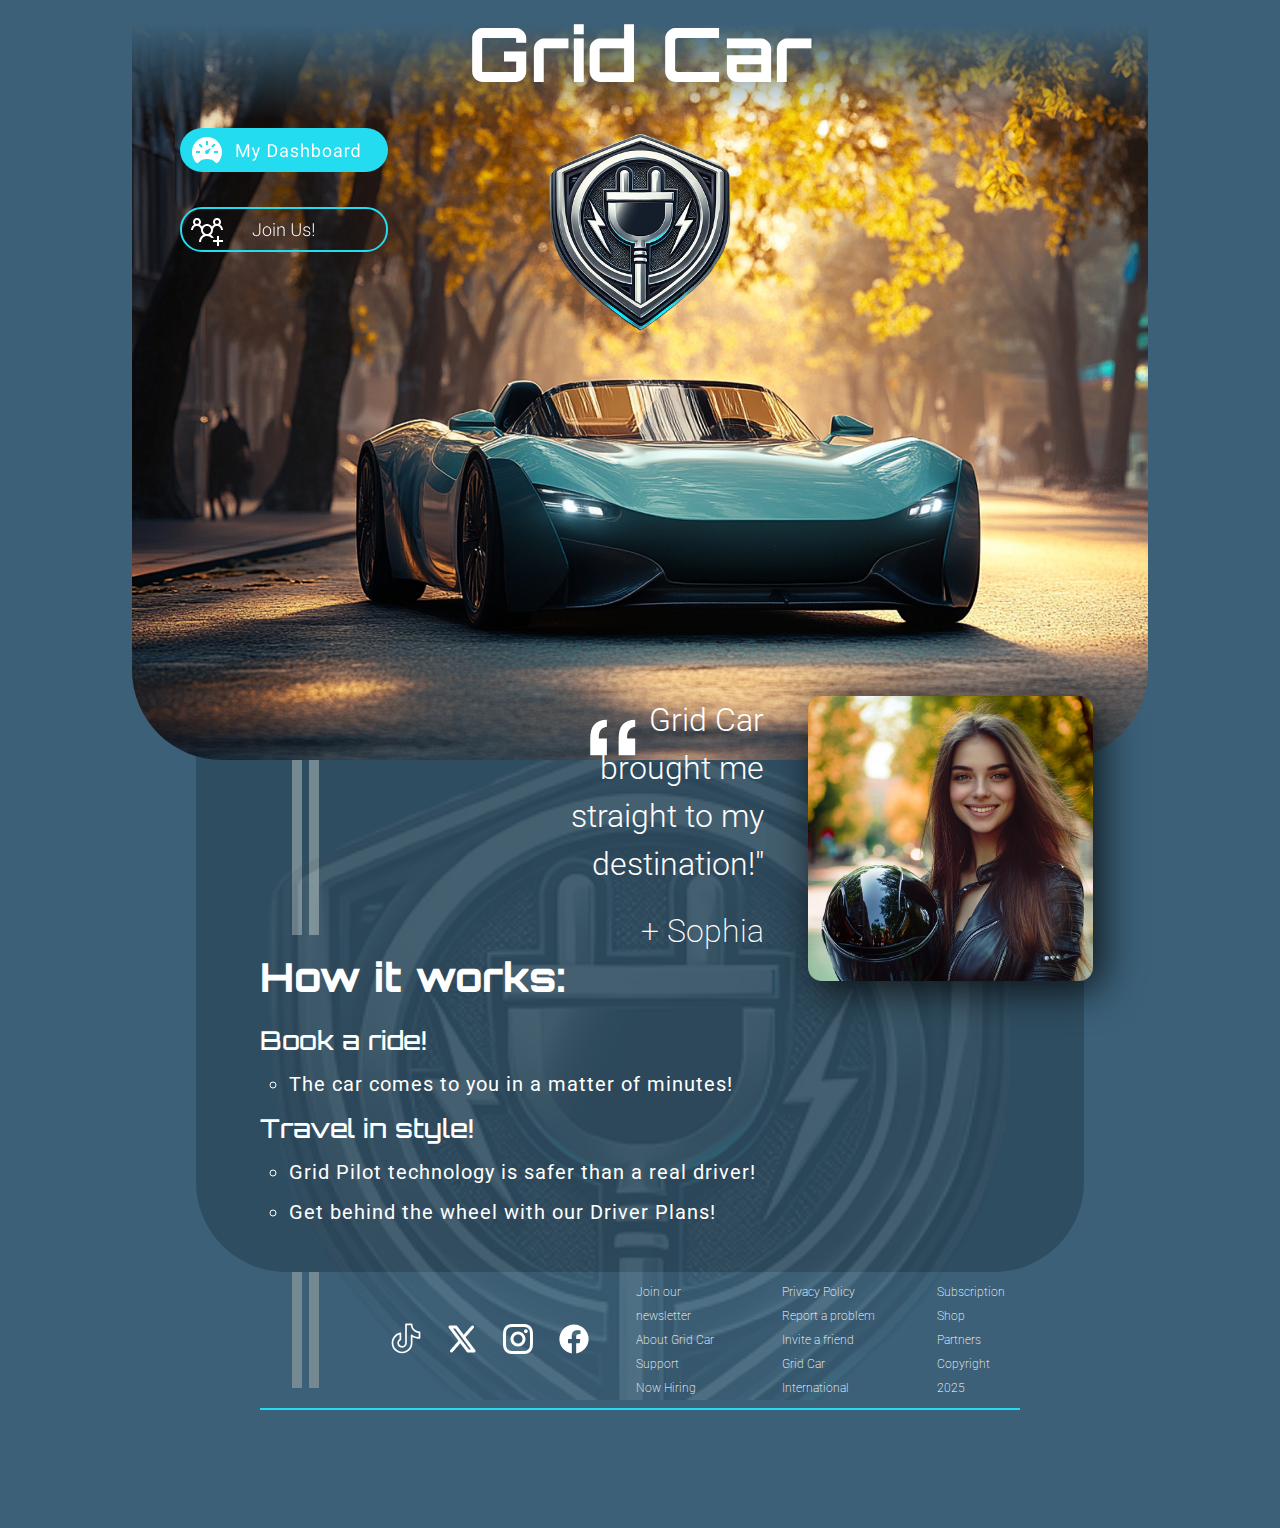
==== GridCar/GridCar.html @ 4b216f1a "Added Landing Page" ====
<!DOCTYPE html>
<html>
  <head>
    <title>Grid Car</title>
    <meta name="viewport" content="width=device-width, initial-scale=1.0" />
    <link rel="stylesheet" href="Resources/CSS/reset.css" />
    <link rel="stylesheet" href="Resources/CSS/GridCar_Styles.css" />
    <link rel="preconnect" href="https://fonts.googleapis.com" />
    <link rel="preconnect" href="https://fonts.gstatic.com" crossorigin />
    <link
      href="https://fonts.googleapis.com/css2?family=Orbitron:wght@400..900&family=Roboto:ital,wght@0,100..900;1,100..900&display=swap"
      rel="stylesheet"
    />
  </head>
  <body>
    <div class="grid-container">
      <nav>
        <ul>
          <li class="button-primary">
            <button>
              <img src="./Resources/Images/Button_MyDashboard.svg" />
            </button>
          </li>
          <li class="button-secondary">
            <button>
              <img src="./Resources/Images/Button_JoinUs.svg" />
            </button>
          </li>
        </ul>
      </nav>
      <div class="quote-mark">
        <img src="./Resources/Images/Quote-symbol.svg" />
      </div>
      <div class="quote">
        Grid Car<br />
        brought me<br />
        straight to my<br />
        destination!"
      </div>
      <h2 class="title-secondary">How it works:</h2>
      <ul class="how-it-works">
        <li class="list-heading">Book a ride!</li>
        <li class="list-content">The car comes to you in a matter of minutes!</li>
        <li class="list-heading">Travel in style!</li>
        <li class="list-content">Grid Pilot technology is safer than a real driver!</li>
        <li class="list-content">Get behind the wheel with our Driver Plans!</li>
      </ul>
      <div class="road-stripe"><img src="./Resources/Images/Road-stripes.svg" /></div>
      <div class="road-stripe2"><img src="./Resources/Images/Road-stripes2.svg" /></div>
      <div class="signature">+ Sophia</div>
      <div class="logo-BG"></div>
      <div class="section-BG-Box"></div>
      <div class="model-female"></div>
      <div class="main-title">Grid Car</div>
      <div class="main-logo"></div>
      <div class="top-gradient"></div>
      <div class="hero"></div>
      <footer>
        <div><img src="./Resources/Images/social-tiktok.svg" alt="tik tok logo"></div>
        <div><img src="./Resources/Images/social-x.png" alt="x logo"></div>
        <div><img src="./Resources/Images/social-instagram.svg" alt="instagram logo"></div>
        <div><img src="./Resources/Images/social-facebook.svg" alt="facebook logo"></div>
        <ul class="footer-list">
          <li>Join our newsletter</li>
          <li>About Grid Car</li>
          <li>Support</li>
          <li>Now Hiring</li>
        </ul>
        <ul class="footer-list">
          <li>Privacy Policy</li>
          <li>Report a problem</li>
          <li>Invite a friend</li>
          <li>Grid Car International</li>
        </ul>
        <ul class="footer-list">
          <li>Subscription</li>
          <li>Shop</li>
          <li>Partners</li>
          <li>Copyright 2025</li>
        </ul>
      </footer>
      <div class="ending-line"></div>
    </div>
  </body>
</html>
---- GridCar/Resources/CSS/GridCar_Styles.css ----
* {
  font-family: Helvetica, Arial, sans-serif;
  box-sizing: border-box;
}

@media only screen and (min-width: 320px) and (max-width: 480px) {
  /* Ruleset for 320px - 480px. */
}

body {
  margin: auto;
  background-color: #3b6078;
  width: 1016px;
  height: auto;
}

.grid-container {
  display: grid;
  grid-template-columns: repeat(8, 120px);
  grid-template-rows: repeat(12, 120px);
  gap: 0.5em;
}

.main-title {
  color: white;
  grid-column: 3 / span 4;
  grid-row: 1 / span 1;
  text-align: center;
  font-family: Orbitron;
  font-size: 4.6875em;
  font-weight: 700;
  margin-top: 1rem;
}

.main-logo {
  grid-column: 4 / span 2;
  grid-row: 2 / span 2;
  background-image: url(../Images/GC_MainLogo_Cutout.png);
  background-size: cover;
  background-position: 0 -20px;
  background-repeat: no-repeat;
}

.logo-BG {
  grid-column: 1 / span 8;
  grid-row: 6 / span 6;
  background-image: url(../Images/GC_MainLogo_Cutout.png);
  background-size: cover;
  background-position: 0 -20px;
  background-repeat: no-repeat;
  z-index: -3;
  opacity: .1;
}

.model-female {
  grid-column: 6 / span 3;
  grid-row: 6 / span 3;
  background-image: url(../Images/GC_Model_FemaleMain.png);
  background-size: 80%;
  background-position: center;
  background-repeat: no-repeat;
  filter: drop-shadow(8px 8px 20px rgba(0, 0, 0, 0.8));
  margin-top: 20px;
  margin-right: 20px;
}

.hero {
  background-image: url(../Images/GC_Car_CoverShot.png);
  background-size: cover;
  background-position: 0 10px;
  background-repeat: no-repeat;
  grid-column: 1 / span 8;
  grid-row: 1 / span 6;
  width: 100%;
  height: 100%;
  z-index: -2;
  border-radius: 0 0 90px 90px;
  overflow: hidden;
}

.top-gradient {
  background: linear-gradient(rgba(59, 96, 120, 1) 20%, rgba(59, 96, 120, 0));
  grid-column: 1 / span 8;
  grid-row: 1 / span 1;
  z-index: -1;
}

.section-BG-Box {
  background-color: #2f4d60;
  grid-column: 1 / span 8;
  grid-row: 6 / span 5;
  margin-left: 4rem;
  margin-right: 4rem;
  z-index: -4;
  border-radius: 0 0 90px 90px;
  overflow: hidden;
}

nav {
  grid-column: 1 / span 2;
  grid-row: 2 / span 1;
  z-index: 1;
  color: #fff;
  font-family: Roboto;
  font-weight: 200;
  margin-left: 3rem;
}

button {
  all: unset;
}

.button-primary {
  margin-bottom: 2rem;
}

.quote-mark {
  color: #fff;
  text-align: right;
  font-family: Rockwell;
  font-size: 8rem;
  font-style: normal;
  font-weight: 400;
  line-height: normal;
  grid-column: 4 /* / span 1 */;
  grid-row: 6 /* / span 1 */;
}

.quote {
  color: #fff;
  text-align: right;
  font-family: Roboto;
  font-size: 2rem;
  font-style: normal;
  font-weight: 300;
  line-height: 1.5em;
  grid-column: 4 / span 2;
  grid-row: 6 / span 3;
  margin-top: 3.5rem;
}

.signature {
  color: #fff;
  text-align: right;
  font-family: Roboto;
  font-size: 2rem;
  font-style: normal;
  font-weight: 200;
  grid-column: 4 / span 2;
  grid-row: 8 / span 3;
  margin-top: 1.2rem;
}

h2 {
  color: #fff;
  font-family: Orbitron;
  font-size: 2.5rem;
  font-style: normal;
  font-weight: 800;
  line-height: normal;
  grid-column: 2 / span 3;
  grid-row: 8 / span 3;
  margin-top: 3.5rem;
}

.how-it-works {
  grid-column: 2 / span 5;
  grid-row: 9;
  color: #fff;
}

.list-heading {
  color: #fff;
  font-family: Orbitron;
  font-size: 1.625rem;
  font-style: normal;
  font-weight: 500;
  line-height: normal;
}

.list-content {
  color: #fff;
  font-family: Roboto;
  font-size: 1.25rem;
  font-style: normal;
  font-weight: 400;
  line-height: normal;
  letter-spacing: 0.0625rem;
  list-style-type: circle;
  margin: .8em 1.8rem;
}

.road-stripe {
  grid-column: 2;
  grid-row: 6 / span 2;
  margin-left: 2rem;
  z-index: -3;

}

.road-stripe2 {
  grid-column: 2;
  grid-row: 10 / span 2;
  margin-left: 2rem;
  z-index: -5;
  height: 20px;
  
}

footer {
  color: #fff;
  font-family: Roboto;
  font-size: .75rem;
  font-style: normal;
  font-weight: 200;
  line-height: normal;
  grid-column: 3 / span 5;
  grid-row: 11;
  display: flex;
  /* justify-content: center; */
  align-items: center;
  gap: 20px;
}

.footer-list {
  margin-left: 1.5rem;
  line-height: 1.5rem;
}

.ending-line {
  grid-row: 12;
  grid-column: 2 / span 6;
  margin-bottom: 70px;
  width: 100%;
  height: 2px;
  background-color: #23DCEF;
}
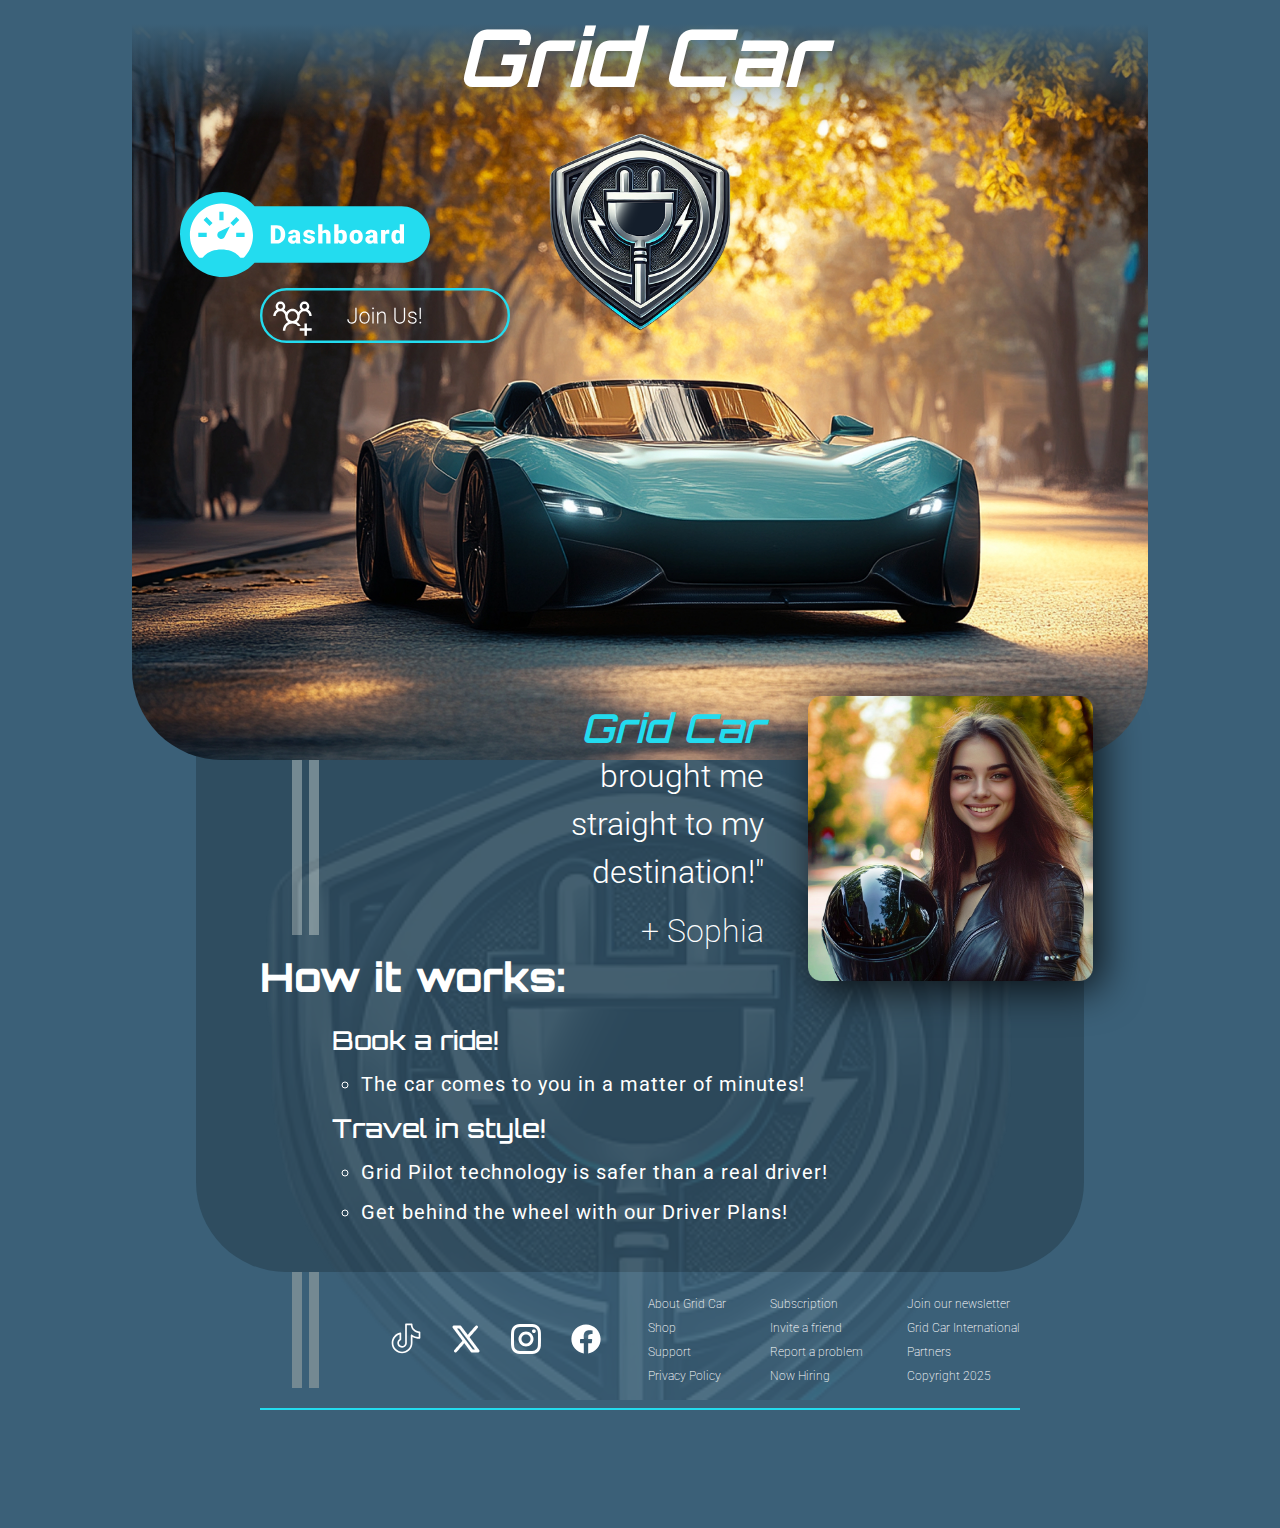
==== commit d752ba3c: "Updates to responsive design. Added mobile rules to css. Re-arranged some html divs in footer." ====
--- a/GridCar/GridCar.html
+++ b/GridCar/GridCar.html
@@ -14,11 +14,13 @@
   </head>
   <body>
     <div class="grid-container">
+      <div class="main-title">Grid Car</div>
+      <div class="main-logo"></div>
       <nav>
         <ul>
           <li class="button-primary">
             <button>
-              <img src="./Resources/Images/Button_MyDashboard.svg" />
+              <img src="./Resources/Images/Button_MyDashboard2.svg" />
             </button>
           </li>
           <li class="button-secondary">
@@ -28,53 +30,79 @@
           </li>
         </ul>
       </nav>
-      <div class="quote-mark">
+      <h2 class="title-secondary">How it works:</h2>
+      <ul class="how-it-works">
+        <li class="list-heading">Book a ride!</li>
+        <li class="list-content">
+          The car comes to you in a matter of minutes!
+        </li>
+        <li class="list-heading">Travel in style!</li>
+        <li class="list-content">
+          Grid Pilot technology is safer than a real driver!
+        </li>
+        <li class="list-content">
+          Get behind the wheel with our Driver Plans!
+        </li>
+      </ul>
+      <div class="road-stripe">
+        <img src="./Resources/Images/Road-stripes.svg" />
+      </div>
+      <div class="road-stripe2">
+        <img src="./Resources/Images/Road-stripes2.svg" />
+      </div>
+      <!-- <div class="quote-mark">
         <img src="./Resources/Images/Quote-symbol.svg" />
-      </div>
+      </div> -->
       <div class="quote">
-        Grid Car<br />
+        <p class="gridCarName">Grid Car<br /></p>
         brought me<br />
         straight to my<br />
         destination!"
       </div>
-      <h2 class="title-secondary">How it works:</h2>
-      <ul class="how-it-works">
-        <li class="list-heading">Book a ride!</li>
-        <li class="list-content">The car comes to you in a matter of minutes!</li>
-        <li class="list-heading">Travel in style!</li>
-        <li class="list-content">Grid Pilot technology is safer than a real driver!</li>
-        <li class="list-content">Get behind the wheel with our Driver Plans!</li>
-      </ul>
-      <div class="road-stripe"><img src="./Resources/Images/Road-stripes.svg" /></div>
-      <div class="road-stripe2"><img src="./Resources/Images/Road-stripes2.svg" /></div>
       <div class="signature">+ Sophia</div>
+      <div class="model-female"></div>
+
       <div class="logo-BG"></div>
       <div class="section-BG-Box"></div>
-      <div class="model-female"></div>
-      <div class="main-title">Grid Car</div>
-      <div class="main-logo"></div>
       <div class="top-gradient"></div>
       <div class="hero"></div>
       <footer>
-        <div><img src="./Resources/Images/social-tiktok.svg" alt="tik tok logo"></div>
-        <div><img src="./Resources/Images/social-x.png" alt="x logo"></div>
-        <div><img src="./Resources/Images/social-instagram.svg" alt="instagram logo"></div>
-        <div><img src="./Resources/Images/social-facebook.svg" alt="facebook logo"></div>
+        <div class="social-icons">
+          <div>
+            <img
+              src="./Resources/Images/social-tiktok.svg"
+              alt="tik tok logo"
+            />
+          </div>
+          <div><img src="./Resources/Images/social-x.png" alt="x logo" /></div>
+          <div>
+            <img
+              src="./Resources/Images/social-instagram.svg"
+              alt="instagram logo"
+            />
+          </div>
+          <div>
+            <img
+              src="./Resources/Images/social-facebook.svg"
+              alt="facebook logo"
+            />
+          </div>
+        </div>
         <ul class="footer-list">
-          <li>Join our newsletter</li>
           <li>About Grid Car</li>
+          <li>Shop</li>
           <li>Support</li>
-          <li>Now Hiring</li>
-        </ul>
-        <ul class="footer-list">
           <li>Privacy Policy</li>
-          <li>Report a problem</li>
-          <li>Invite a friend</li>
-          <li>Grid Car International</li>
         </ul>
         <ul class="footer-list">
           <li>Subscription</li>
-          <li>Shop</li>
+          <li>Invite a friend</li>
+          <li>Report a problem</li>
+          <li>Now Hiring</li>
+        </ul>
+        <ul class="footer-list last">
+          <li>Join our newsletter</li>
+          <li>Grid Car International</li>
           <li>Partners</li>
           <li>Copyright 2025</li>
         </ul>
--- a/GridCar/Resources/CSS/GridCar_Styles.css
+++ b/GridCar/Resources/CSS/GridCar_Styles.css
@@ -1,10 +1,6 @@
 * {
   font-family: Helvetica, Arial, sans-serif;
   box-sizing: border-box;
-}
-
-@media only screen and (min-width: 320px) and (max-width: 480px) {
-  /* Ruleset for 320px - 480px. */
 }
 
 body {
@@ -27,8 +23,9 @@
   grid-row: 1 / span 1;
   text-align: center;
   font-family: Orbitron;
-  font-size: 4.6875em;
+  font-size: 5em;
   font-weight: 700;
+  font-style: italic;
   margin-top: 1rem;
 }
 
@@ -49,7 +46,7 @@
   background-position: 0 -20px;
   background-repeat: no-repeat;
   z-index: -3;
-  opacity: .1;
+  opacity: 0.1;
 }
 
 .model-female {
@@ -110,20 +107,31 @@
   all: unset;
 }
 
-.button-primary {
+.button-primary img{
+  margin-top: 4em;
   margin-bottom: 2rem;
+  width: 250px;
+  height: auto;
+}
+
+.button-secondary img {
+  width: 250px;
+  height: auto;
+  margin-left: 5em;
+  margin-top: -1.5em;
+  font-weight: 700;
 }
 
 .quote-mark {
-  color: #fff;
-  text-align: right;
+  color: #23dcef;
+  text-align: left;
   font-family: Rockwell;
   font-size: 8rem;
-  font-style: normal;
+  /* font-style: italic; */
   font-weight: 400;
   line-height: normal;
-  grid-column: 4 /* / span 1 */;
-  grid-row: 6 /* / span 1 */;
+  grid-column: 4 / span 1;
+  grid-row: 6 / span 1;
 }
 
 .quote {
@@ -136,7 +144,15 @@
   line-height: 1.5em;
   grid-column: 4 / span 2;
   grid-row: 6 / span 3;
-  margin-top: 3.5rem;
+  margin-top: 4rem;
+}
+
+.gridCarName {
+  color: #23dcef;
+  font-family: Orbitron;
+  font-size: 2.5rem;
+  font-weight: 600;
+  font-style: italic;
 }
 
 .signature {
@@ -167,6 +183,7 @@
   grid-column: 2 / span 5;
   grid-row: 9;
   color: #fff;
+  padding-left: 4.5em;
 }
 
 .list-heading {
@@ -187,7 +204,7 @@
   line-height: normal;
   letter-spacing: 0.0625rem;
   list-style-type: circle;
-  margin: .8em 1.8rem;
+  margin: 0.8em 1.8rem;
 }
 
 .road-stripe {
@@ -195,7 +212,6 @@
   grid-row: 6 / span 2;
   margin-left: 2rem;
   z-index: -3;
-
 }
 
 .road-stripe2 {
@@ -204,13 +220,12 @@
   margin-left: 2rem;
   z-index: -5;
   height: 20px;
-  
 }
 
 footer {
   color: #fff;
   font-family: Roboto;
-  font-size: .75rem;
+  font-size: 0.75rem;
   font-style: normal;
   font-weight: 200;
   line-height: normal;
@@ -227,12 +242,138 @@
   line-height: 1.5rem;
 }
 
+.social-icons {
+  display: flex;
+  flex-wrap: nowrap;
+  gap: 2em;
+}
+
 .ending-line {
   grid-row: 12;
   grid-column: 2 / span 6;
   margin-bottom: 70px;
   width: 100%;
   height: 2px;
-  background-color: #23DCEF;
-}
-
+  background-color: #23dcef;
+}
+
+@media only screen and (max-width: 575px) {
+  /* Ruleset for mobile devices up to 575px wide */
+  .grid-container {
+    position: relative;
+    max-width: 100%;
+    display: flex;
+    flex-wrap: wrap;
+    flex-direction: column;
+    align-items: center;
+    background-image: linear-gradient(
+        to bottom,
+        rgba(59, 96, 120, 1),
+        rgba(59, 96, 120, .9),
+        transparent 10%
+      ),
+      linear-gradient(to top, 
+      rgba(59, 96, 120, .9) 0%,
+      rgba(59, 96, 120, .8) 50%,
+      /* rgba(59, 96, 120, 1) 65%, */
+      /* rgba(59, 96, 120, .8) 70%, */
+      transparent 74%),
+      url(../Images/GC_Car_CoverShot.png),
+      url(../Images/GC_MainLogo_Cutout.png);
+    background-size: 150%;
+    background-position: top center, bottom 200px center;
+    background-repeat: no-repeat;
+  }
+
+  .road-stripe,
+  .road-stripe2 {
+    display: none;
+  }
+
+  .main-logo {
+    width: 350px;
+    height: 350px;
+  }
+
+  .main-title {
+    margin-top: 0.5em;
+    font-size: 7em;
+  }
+
+  .button-primary {
+    margin: 20em 30em 2em 0;
+  }
+
+  .button-primary img {
+    width: 400px;
+    height: auto;
+  }
+
+  .button-secondary img {
+    width: 400px;
+    height: auto;
+    margin-left: 8em;
+    margin-top: -1.5em;
+  }
+
+  .title-secondary {
+    font-size: 3.5rem;
+  }
+  .list-content {
+    font-size: 2rem;
+  }
+
+  .list-heading {
+    font-size: 2.5rem;
+  }
+
+  .how-it-works {
+    color: #fff;
+    padding-left: 0;
+    padding-right: 5em;
+  }
+
+  .model-female {
+    /* width: 90%;
+    height: auto; */
+    min-height: 600px;
+    min-width: 600px;
+    background-image: url(../Images/GC_Model_FemaleMain.png);
+    background-size: 80%;
+    background-position: center;
+    background-repeat: no-repeat;
+    filter: drop-shadow(8px 8px 20px rgba(0, 0, 0, 0.8));
+    /* margin-top: 20px;
+    margin-right: 20px; */
+  }
+
+  .quote,
+  .signature {
+    text-align: left;
+    font-size: 3rem;
+    margin-right: 5em;
+  }
+
+  .gridCarName {
+    font-size: 4rem;
+  }
+
+  .social-icons {
+    display: flex;
+    flex-wrap: nowrap;
+    gap: 2em;
+  }
+
+  .footer-list {
+    font-size: 2em;
+    line-height: 2em;
+  }
+
+  footer {
+    
+  }
+
+  .last {
+    display: none;
+  }
+}
